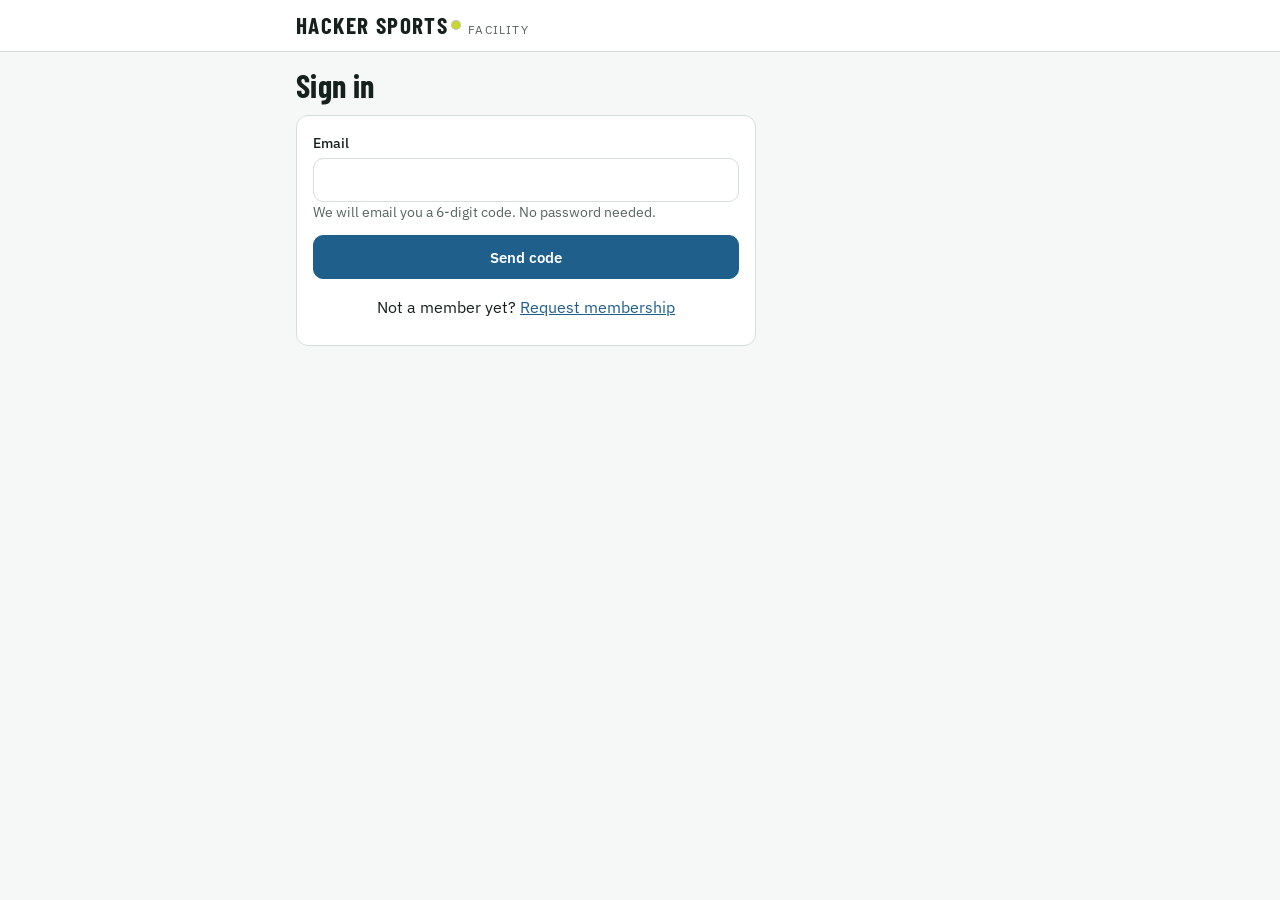
==== index.html @ b6525945 "Add files via upload" ====
<!doctype html>
<html lang="en">
<head>
  <meta charset="utf-8">
  <meta name="viewport" content="width=device-width, initial-scale=1, viewport-fit=cover">
  <title>Hacker Sports Facility</title>
  <meta name="description" content="Book courts at Hacker Sports Facility, a private members-only pickleball facility.">
  <meta name="theme-color" content="#1f5f8b">
  <link rel="manifest" href="manifest.webmanifest">
  <link rel="icon" type="image/svg+xml" href="icons/icon.svg">
  <link rel="apple-touch-icon" href="icons/apple-touch-icon.png">
  <meta name="apple-mobile-web-app-capable" content="yes">
  <meta name="mobile-web-app-capable" content="yes">
  <meta name="apple-mobile-web-app-title" content="Hacker Sports">
  <meta name="apple-mobile-web-app-status-bar-style" content="default">
  <link rel="preconnect" href="https://fonts.googleapis.com">
  <link rel="preconnect" href="https://fonts.gstatic.com" crossorigin>
  <link rel="stylesheet" href="https://fonts.googleapis.com/css2?family=Barlow+Condensed:wght@600;700&family=IBM+Plex+Mono:wght@400;500&family=IBM+Plex+Sans:wght@400;500;600&display=swap">
  <link rel="stylesheet" href="styles.css">
</head>
<body>
  <a class="skip" href="#view">Skip to content</a>
  <div id="app"><p class="boot">Loading…</p></div>
  <noscript><p class="boot">This app needs JavaScript turned on.</p></noscript>
  <script type="module" src="app.js"></script>
</body>
</html>
---- styles.css ----
:root {
  --bg: #f6f8f7; --surface: #ffffff; --fg: #16201d; --muted: #56645f; --line: #d5dedb;
  --court: #1f5f8b; --court-soft: #e3eef6; --ball: #c9d72a;
  --ok: #2c7a4b; --warn: #a8641a; --danger: #b3261e;
  --on-court: #ffffff;
  --display: "Barlow Condensed", "Arial Narrow", "Helvetica Neue", Arial, sans-serif;
  --body: "IBM Plex Sans", system-ui, -apple-system, "Segoe UI", Roboto, Helvetica, Arial, sans-serif;
  --mono: "IBM Plex Mono", ui-monospace, "SF Mono", Menlo, Consolas, monospace;
  --radius: 12px;
  --tabbar-h: 62px;
}
@media (prefers-color-scheme: dark) {
  :root {
    --bg: #0f1614; --surface: #16201d; --fg: #e4ece9; --muted: #9aaba5; --line: #2a3733;
    --court: #6fb0de; --court-soft: #1a2c38; --ball: #d4e04a;
    --ok: #6cc893; --warn: #e3a35a; --danger: #ff8a80;
    --on-court: #0f1614;
  }
}

* { box-sizing: border-box; }
html { -webkit-text-size-adjust: 100%; }
body {
  margin: 0; background: var(--bg); color: var(--fg);
  font: 400 16px/1.5 var(--body);
  -webkit-font-smoothing: antialiased;
}
body.no-scroll { overflow: hidden; }
h1, h2, h3 { font-family: var(--display); font-weight: 700; line-height: 1.1; margin: 0; letter-spacing: 0.01em; }
h1 { font-size: 2rem; margin: 8px 0 12px; }
h2 { font-size: 1.35rem; margin: 20px 0 8px; }
h3 { font-size: 1.1rem; }
.small-h { font-size: 0.95rem; text-transform: uppercase; letter-spacing: 0.06em; color: var(--muted); margin: 16px 0 6px; }
p { margin: 0 0 10px; }
a { color: var(--court); }
.mono { font-family: var(--mono); font-size: 0.92em; }
.hint { color: var(--muted); font-size: 0.875rem; }
.center { text-align: center; margin-top: 16px; }
.lede { color: var(--muted); }
.warn-text { color: var(--warn); font-weight: 500; }
.boot { padding: 24px 16px; color: var(--muted); }
.skip { position: absolute; left: -999px; top: 0; background: var(--court); color: var(--on-court); padding: 8px 12px; z-index: 100; }
.skip:focus { left: 8px; top: 8px; }

:focus-visible { outline: 3px solid var(--court); outline-offset: 2px; border-radius: 4px; }
main:focus { outline: none; }

/* ---------- app bar + tabs ---------- */
.appbar { background: var(--surface); border-bottom: 1px solid var(--line); padding-top: env(safe-area-inset-top); position: sticky; top: 0; z-index: 20; }
.appbar-inner { max-width: 720px; margin: 0 auto; padding: 8px 16px; display: flex; align-items: center; gap: 12px; flex-wrap: wrap; }
.brand { display: flex; align-items: baseline; gap: 8px; margin-right: auto; }
.wordmark { font-family: var(--display); font-weight: 700; font-size: 1.45rem; letter-spacing: 0.06em; display: inline-flex; align-items: center; gap: 4px; }
.dot { display: inline-block; width: 8px; height: 8px; border-radius: 50%; background: var(--ball); box-shadow: 0 0 0 1px rgba(0,0,0,0.25); font-style: normal; flex: none; }
.sub { font-size: 0.75rem; color: var(--muted); text-transform: uppercase; letter-spacing: 0.1em; }
.demo-badge { font: 500 0.72rem var(--body); color: var(--muted); background: var(--court-soft); border: 1px solid var(--line); border-radius: 999px; padding: 4px 10px; min-height: 28px; cursor: pointer; }
.demo-badge:disabled { cursor: default; }

.tabs { display: flex; }
.tabs[hidden], .demo-badge[hidden] { display: none; }
.tab { display: flex; flex-direction: column; align-items: center; justify-content: center; gap: 2px; flex: 1; min-height: 48px; padding: 6px 4px; color: var(--muted); text-decoration: none; font-size: 0.72rem; font-weight: 500; }
.tab.active { color: var(--court); }
.tab.active .ico { position: relative; }
.tab.active span:last-child { font-weight: 600; }
.ico { display: inline-flex; line-height: 0; }

@media (max-width: 767px) {
  .tabs {
    position: fixed; left: 0; right: 0; bottom: 0; z-index: 30;
    background: var(--surface); border-top: 1px solid var(--line);
    padding: 0 env(safe-area-inset-right) env(safe-area-inset-bottom) env(safe-area-inset-left);
    min-height: var(--tabbar-h);
  }
  main { padding-bottom: calc(var(--tabbar-h) + env(safe-area-inset-bottom) + 24px) !important; }
}
@media (min-width: 768px) {
  .tabs { gap: 4px; }
  .tab { flex-direction: row; gap: 6px; font-size: 0.9rem; padding: 6px 12px; border-radius: 8px; flex: none; }
  .tab.active { background: var(--court-soft); }
}

main { max-width: 720px; margin: 0 auto; padding: 8px 16px 40px; padding-left: max(16px, env(safe-area-inset-left)); padding-right: max(16px, env(safe-area-inset-right)); }

/* ---------- controls ---------- */
.btn {
  display: inline-flex; align-items: center; justify-content: center; gap: 6px;
  min-height: 44px; padding: 8px 18px; border-radius: 10px; border: 1px solid var(--line);
  background: var(--surface); color: var(--fg); font: 600 0.95rem var(--body); text-decoration: none; cursor: pointer;
}
.btn.primary { background: var(--court); border-color: var(--court); color: var(--on-court); }
.btn.danger { background: var(--danger); border-color: var(--danger); color: var(--on-court); }
.btn.danger-ghost { color: var(--danger); border-color: var(--danger); background: transparent; }
.btn.ghost { background: transparent; border-style: dashed; color: var(--court); }
.btn.block { width: 100%; }
.btn:disabled { opacity: 0.5; cursor: not-allowed; }
.btn[aria-busy="true"] { cursor: progress; }
.btn-row { display: flex; gap: 8px; flex-wrap: wrap; margin-top: 8px; }
.link { background: none; border: 0; padding: 10px 4px; min-height: 44px; color: var(--court); font: 500 0.9rem var(--body); text-decoration: underline; cursor: pointer; }
.row-links { display: flex; justify-content: space-between; flex-wrap: wrap; margin-top: 8px; }
.icon-btn { display: inline-flex; align-items: center; justify-content: center; width: 44px; height: 44px; border-radius: 10px; border: 0; background: transparent; color: var(--fg); cursor: pointer; }
.icon-btn.small { width: 36px; height: 36px; margin-left: auto; color: var(--muted); }

.field { margin-bottom: 12px; }
.field label { display: block; font-weight: 500; font-size: 0.9rem; margin-bottom: 4px; }
input[type=text], input[type=email], input[type=tel], select, textarea {
  width: 100%; min-height: 44px; padding: 8px 12px; font: 400 1rem var(--body); color: var(--fg);
  background: var(--surface); border: 1px solid var(--line); border-radius: 10px; -webkit-appearance: none; appearance: none;
}
select { background-image: linear-gradient(45deg, transparent 50%, var(--muted) 50%), linear-gradient(135deg, var(--muted) 50%, transparent 50%); background-position: calc(100% - 18px) 50%, calc(100% - 13px) 50%; background-size: 5px 5px; background-repeat: no-repeat; padding-right: 34px; }
.code-input { font-family: var(--mono); font-size: 1.6rem; letter-spacing: 0.5em; text-align: center; }
.grid2 { display: grid; grid-template-columns: 1fr 1fr; gap: 10px; }
@media (max-width: 380px) { .grid2 { grid-template-columns: 1fr; } }

.card { background: var(--surface); border: 1px solid var(--line); border-radius: var(--radius); padding: 16px; margin-bottom: 12px; }
.card.narrow { max-width: 460px; }
.card h2:first-child, .card h3:first-child { margin-top: 0; }

.banner { display: flex; gap: 8px; align-items: flex-start; padding: 10px 12px; border-radius: 10px; margin: 8px 0 12px; font-size: 0.92rem; border: 1px solid; }
.banner { background: var(--surface); }
.banner.error { color: var(--danger); border-color: var(--danger); background: color-mix(in srgb, var(--danger) 8%, var(--surface)); }
.banner.info { color: var(--ok); border-color: var(--ok); background: color-mix(in srgb, var(--ok) 8%, var(--surface)); }
.banner .ico { margin-top: 2px; }

.pill { display: inline-block; font: 600 0.75rem var(--body); padding: 2px 10px; border-radius: 999px; border: 1px solid currentColor; white-space: nowrap; }
.pill.ok { color: var(--ok); } .pill.warn { color: var(--warn); } .pill.danger { color: var(--danger); } .pill.muted { color: var(--muted); }
.tag { font: 500 0.7rem var(--body); color: var(--muted); border: 1px solid var(--line); border-radius: 6px; padding: 1px 6px; margin-left: 6px; }
.tag.warn { color: var(--warn); border-color: var(--warn); }

.skeletons { display: grid; gap: 10px; margin-top: 8px; }
.skeleton { height: 44px; border-radius: 10px; background: linear-gradient(90deg, var(--line), var(--court-soft), var(--line)); background-size: 200% 100%; animation: sk 1.4s linear infinite; }
.skeleton.tall { height: 96px; }
@keyframes sk { to { background-position: -200% 0; } }

.empty { color: var(--muted); padding: 16px 0; }

/* ---------- day picker + grid ---------- */
.usage { color: var(--muted); font-size: 0.9rem; margin: 0 0 8px; }
.daypicker-wrap { margin: 0 -16px; }
.daypicker { display: flex; gap: 8px; overflow-x: auto; padding: 4px 16px 10px; -webkit-overflow-scrolling: touch; scroll-snap-type: x proximity; }
.daybtn { flex: none; scroll-snap-align: start; min-width: 76px; min-height: 56px; display: flex; flex-direction: column; align-items: center; justify-content: center; border-radius: 10px; border: 1px solid var(--line); background: var(--surface); color: var(--fg); cursor: pointer; padding: 4px 10px; }
.daybtn .dn { font: 700 1.1rem var(--display); text-transform: uppercase; letter-spacing: 0.04em; line-height: 1.1; }
.daybtn .dd { font-size: 0.75rem; color: var(--muted); }
.daybtn.on { background: var(--court); border-color: var(--court); color: var(--on-court); }
.daybtn.on .dd { color: var(--on-court); opacity: 0.85; }
.day-title { margin-top: 8px; }

.slotgrid { display: grid; gap: 6px; }
.srow { display: grid; grid-template-columns: 76px repeat(3, 1fr); gap: 6px; align-items: stretch; }
.shead { font: 600 0.8rem var(--body); color: var(--muted); text-transform: uppercase; letter-spacing: 0.05em; }
.shead .ccol { text-align: center; font-family: var(--display); font-size: 0.95rem; }
.tcol { font-size: 0.78rem; display: flex; align-items: center; line-height: 1.2; }
.cell {
  display: flex; align-items: center; justify-content: center; gap: 5px; min-height: 48px; padding: 4px;
  border-radius: 10px; border: 1.5px solid var(--line); font: 500 0.82rem var(--body); text-decoration: none; text-align: center;
  background: var(--surface); color: var(--fg);
}
.cell.open { border-color: var(--court); color: var(--court); cursor: pointer; font-weight: 600; }
.cell.open:active { background: var(--court-soft); }
.cell.busy, .swatch.busy { background: repeating-linear-gradient(135deg, var(--surface) 0 5px, var(--line) 5px 7px); color: var(--muted); border-color: var(--line); }
.cell.mine, .swatch.mine { background: var(--court-soft); border: 2px solid var(--court); color: var(--fg); font-weight: 600; }
.cell.past, .swatch.past { border-style: dashed; color: var(--muted); background: transparent; opacity: 0.75; }
.legend { list-style: none; display: flex; flex-wrap: wrap; gap: 6px 16px; padding: 0; margin: 12px 0 0; font-size: 0.8rem; color: var(--muted); }
.legend li { display: flex; align-items: center; gap: 6px; }
.swatch { width: 18px; height: 18px; border-radius: 5px; border: 1.5px solid var(--line); display: inline-block; }
.swatch.open { border-color: var(--court); }
.swatch.past { opacity: 1; }

/* ---------- sheet ---------- */
.overlay { position: fixed; inset: 0; z-index: 50; background: rgba(8, 14, 12, 0.55); display: flex; align-items: flex-end; justify-content: center; }
.sheet { background: var(--surface); width: 100%; max-width: 560px; max-height: 92vh; max-height: 92dvh; overflow-y: auto; border-radius: 18px 18px 0 0; padding-bottom: env(safe-area-inset-bottom); animation: up 0.2s ease-out; outline: none; }
@keyframes up { from { transform: translateY(24px); opacity: 0; } to { transform: none; opacity: 1; } }
@media (min-width: 768px) { .overlay { align-items: center; } .sheet { border-radius: 18px; } }
.sheet-head { display: flex; align-items: center; justify-content: space-between; padding: 8px 8px 0 16px; position: sticky; top: 0; background: var(--surface); z-index: 1; }
.sheet-head h2 { margin: 0; }
.sheet-body { padding: 4px 16px 20px; }
.summary { display: flex; flex-direction: column; gap: 2px; background: var(--court-soft); border-radius: 10px; padding: 10px 12px; margin-bottom: 8px; }
.players { list-style: none; padding: 0; margin: 0 0 8px; }
.players li { display: flex; align-items: center; justify-content: space-between; gap: 8px; min-height: 40px; border-bottom: 1px solid var(--line); }
.players li:last-child { border-bottom: 0; }
.players.detail li { min-height: 34px; font-size: 0.92rem; }
.pname { flex: 1; }
.share { color: var(--muted); font-size: 0.82rem; white-space: nowrap; }
.count { font-size: 0.85rem; color: var(--muted); margin-bottom: 4px; }
.chips { display: flex; flex-wrap: wrap; gap: 8px; margin-bottom: 8px; }
.chip { display: inline-flex; align-items: center; gap: 4px; min-height: 44px; padding: 6px 14px; border-radius: 999px; border: 1px solid var(--court); background: var(--surface); color: var(--court); font: 500 0.9rem var(--body); cursor: pointer; }
.chip:disabled { opacity: 0.45; cursor: not-allowed; }
.guest-form { border: 1px dashed var(--line); border-radius: 10px; padding: 12px; margin: 8px 0; }
.paymode { border: 0; padding: 0; margin: 14px 0 6px; }
.paymode legend { font-weight: 500; font-size: 0.9rem; padding: 0; margin-bottom: 4px; }
.segs { display: flex; gap: 6px; }
.paymode .segs { flex-direction: column; }
.seg { display: flex; align-items: center; gap: 10px; min-height: 48px; padding: 8px 12px; border: 1px solid var(--line); border-radius: 10px; cursor: pointer; }
.seg:has(input:checked) { border-color: var(--court); background: var(--court-soft); }
.seg input { width: 20px; height: 20px; accent-color: var(--court); margin: 0; }
.price { background: var(--bg); border-radius: 10px; padding: 10px 12px; margin-bottom: 6px; }
.price p { margin: 0; }
.done { text-align: center; padding: 16px 0 4px; }
.done-mark { width: 56px; height: 56px; margin: 0 auto 10px; border-radius: 50%; background: var(--ok); color: var(--on-court); display: flex; align-items: center; justify-content: center; }
.done-msg { font: 700 1.4rem var(--display); }
.done .btn-row { justify-content: center; }

/* ---------- bookings / owner ---------- */
.toggle { margin: 4px 0 12px; }
.seg-btn { flex: 1; min-height: 44px; border: 1px solid var(--line); background: var(--surface); color: var(--fg); font: 600 0.9rem var(--body); border-radius: 10px; cursor: pointer; }
.seg-btn.on { background: var(--court); border-color: var(--court); color: var(--on-court); }
.bk-head { display: flex; justify-content: space-between; align-items: flex-start; gap: 8px; margin-bottom: 8px; }
.bk-head h2, .bk-head h3 { margin: 0; }
.bk-head p { margin: 2px 0 0; }
.confirm { width: 100%; background: var(--bg); border: 1px solid var(--line); border-radius: 10px; padding: 12px; }
.confirm p { margin-bottom: 6px; }
.stats { display: grid; grid-template-columns: repeat(3, 1fr); gap: 8px; margin-bottom: 8px; }
.stat { background: var(--surface); border: 1px solid var(--line); border-radius: var(--radius); padding: 10px; display: flex; flex-direction: column; gap: 2px; }
.stat strong { font-size: 1.5rem; font-weight: 500; }
.stat span { font-size: 0.75rem; color: var(--muted); line-height: 1.2; }
.agenda { list-style: none; padding: 0; margin: 0; }
.agenda li { display: flex; flex-direction: column; padding: 8px 0; border-bottom: 1px solid var(--line); font-size: 0.92rem; }
.agenda .mono { font-size: 0.82rem; color: var(--muted); }
.thanks { text-align: center; padding: 8px 0; }
.demo-hint { margin-top: 12px; }

@media (prefers-reduced-motion: reduce) {
  *, *::before, *::after { animation: none !important; transition: none !important; scroll-behavior: auto !important; }
}
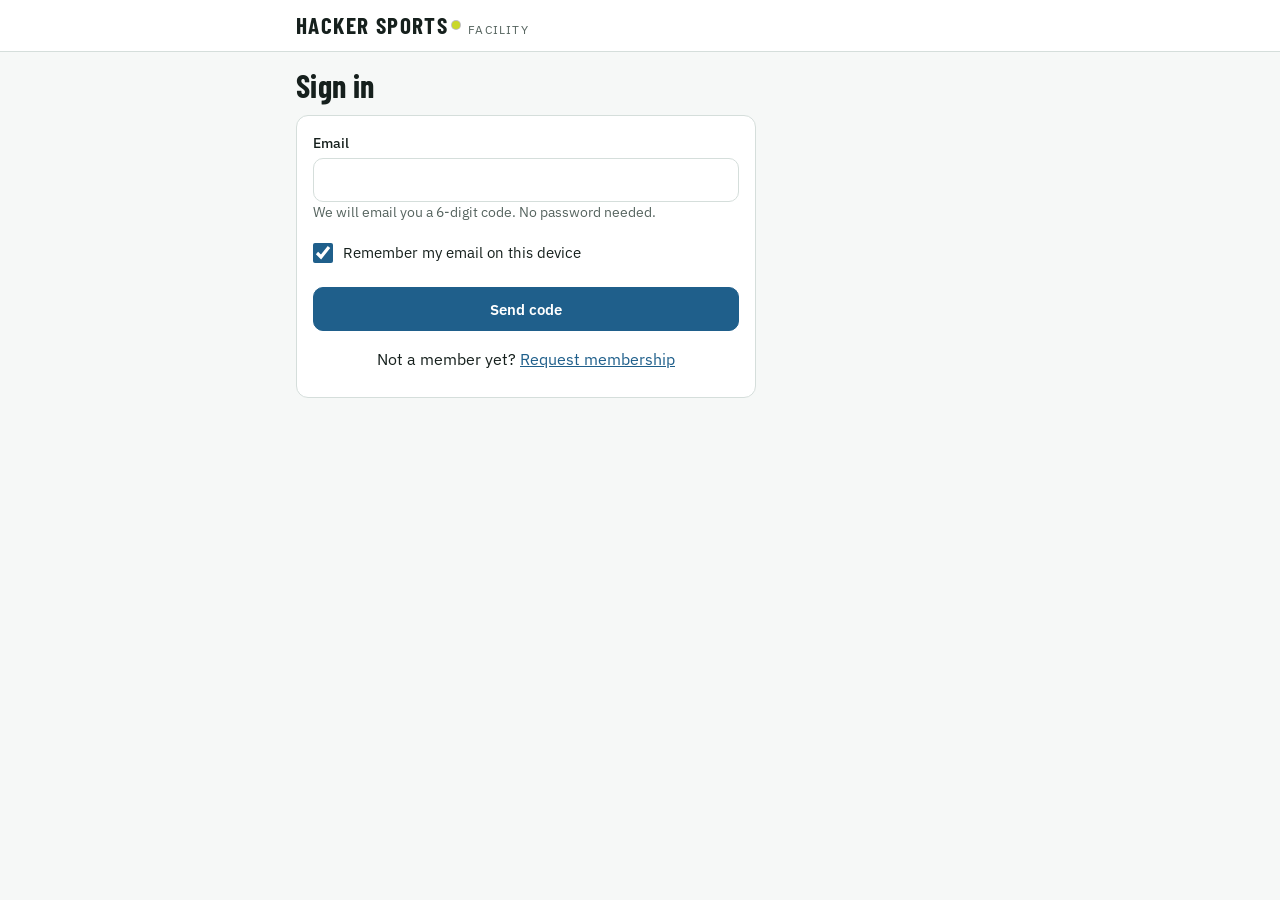
==== commit 3716bac1: "Release 2: faster startup, Family role, golf simulator, multi-session booking, week navigation" ====
--- a/index.html
+++ b/index.html
@@ -17,6 +17,16 @@
   <link rel="preconnect" href="https://fonts.gstatic.com" crossorigin>
   <link rel="stylesheet" href="https://fonts.googleapis.com/css2?family=Barlow+Condensed:wght@600;700&family=IBM+Plex+Mono:wght@400;500&family=IBM+Plex+Sans:wght@400;500;600&display=swap">
   <link rel="stylesheet" href="styles.css">
+  <link rel="modulepreload" href="app.js">
+  <link rel="modulepreload" href="api.js">
+  <link rel="modulepreload" href="config.js">
+  <link rel="modulepreload" href="util.js">
+  <link rel="modulepreload" href="ui.js">
+  <link rel="modulepreload" href="views/signin.js">
+  <link rel="modulepreload" href="views/book.js">
+  <link rel="modulepreload" href="views/bookings.js">
+  <link rel="modulepreload" href="views/owner.js">
+  <link rel="modulepreload" href="views/account.js">
 </head>
 <body>
   <a class="skip" href="#view">Skip to content</a>
--- a/styles.css
+++ b/styles.css
@@ -95,6 +95,8 @@
 .btn[aria-busy="true"] { cursor: progress; }
 .btn-row { display: flex; gap: 8px; flex-wrap: wrap; margin-top: 8px; }
 .link { background: none; border: 0; padding: 10px 4px; min-height: 44px; color: var(--court); font: 500 0.9rem var(--body); text-decoration: underline; cursor: pointer; }
+.check-row { display: flex; align-items: center; gap: 10px; min-height: 44px; margin: -4px 0 12px; font-size: 0.95rem; cursor: pointer; }
+.check-row input { width: 20px; height: 20px; margin: 0; flex: none; accent-color: var(--court); }
 .row-links { display: flex; justify-content: space-between; flex-wrap: wrap; margin-top: 8px; }
 .icon-btn { display: inline-flex; align-items: center; justify-content: center; width: 44px; height: 44px; border-radius: 10px; border: 0; background: transparent; color: var(--fg); cursor: pointer; }
 .icon-btn.small { width: 36px; height: 36px; margin-left: auto; color: var(--muted); }
@@ -121,7 +123,8 @@
 .banner .ico { margin-top: 2px; }
 
 .pill { display: inline-block; font: 600 0.75rem var(--body); padding: 2px 10px; border-radius: 999px; border: 1px solid currentColor; white-space: nowrap; }
-.pill.ok { color: var(--ok); } .pill.warn { color: var(--warn); } .pill.danger { color: var(--danger); } .pill.muted { color: var(--muted); }
+.pill.ok { color: var(--ok); } .pill.warn { color: var(--warn); } .pill.danger { color: var(--danger); } .pill.muted { color: var(--muted); } .pill.court { color: var(--court); }
+.pills { display: flex; flex-wrap: wrap; gap: 6px; justify-content: flex-end; }
 .tag { font: 500 0.7rem var(--body); color: var(--muted); border: 1px solid var(--line); border-radius: 6px; padding: 1px 6px; margin-left: 6px; }
 .tag.warn { color: var(--warn); border-color: var(--warn); }
 
@@ -144,7 +147,7 @@
 .day-title { margin-top: 8px; }
 
 .slotgrid { display: grid; gap: 6px; }
-.srow { display: grid; grid-template-columns: 76px repeat(3, 1fr); gap: 6px; align-items: stretch; }
+.srow { display: grid; grid-template-columns: 76px repeat(var(--cols, 3), minmax(0, 1fr)); gap: 6px; align-items: stretch; }
 .shead { font: 600 0.8rem var(--body); color: var(--muted); text-transform: uppercase; letter-spacing: 0.05em; }
 .shead .ccol { text-align: center; font-family: var(--display); font-size: 0.95rem; }
 .tcol { font-size: 0.78rem; display: flex; align-items: center; line-height: 1.2; }
@@ -163,6 +166,35 @@
 .swatch { width: 18px; height: 18px; border-radius: 5px; border: 1.5px solid var(--line); display: inline-block; }
 .swatch.open { border-color: var(--court); }
 .swatch.past { opacity: 1; }
+
+/* ---------- release 2: week nav, multi-select, selection bar ---------- */
+.ctl-row { display: flex; flex-wrap: wrap; align-items: center; gap: 8px; margin: 4px 0 8px; }
+.ctl-row .segs { flex: 1 1 180px; margin: 0; }
+.ctl-row .btn { flex: none; }
+.updating { margin: 0 0 6px; min-height: 1.4em; }
+.weeknav { display: grid; grid-template-columns: 1fr 1fr; gap: 8px; margin: 4px 0 8px; }
+.weeknav .btn { padding: 8px 6px; }
+.weekrange { margin: 0 0 8px; font-size: 0.9rem; color: var(--muted); }
+.jump { margin-bottom: 8px; }
+input[type=date] { width: 100%; min-height: 44px; padding: 8px 12px; font: 400 1rem var(--body); color: var(--fg); background: var(--surface); border: 1px solid var(--line); border-radius: 10px; -webkit-appearance: none; appearance: none; }
+.shead .ccol { display: flex; flex-direction: column; align-items: stretch; justify-content: flex-start; gap: 4px; }
+.whole { display: inline-flex; align-items: center; justify-content: center; gap: 3px; min-height: 44px; padding: 2px 4px; border-radius: 10px; border: 1px solid var(--court); background: var(--surface); color: var(--court); font: 600 0.72rem/1.15 var(--body); text-transform: none; letter-spacing: 0; cursor: pointer; }
+.whole[aria-pressed="true"] { background: var(--court); color: var(--on-court); }
+.cw { display: flex; }
+.cw .cell { flex: 1; min-width: 0; }
+.cell.selected { background: var(--court); border-color: var(--court); color: var(--on-court); }
+.cell.selected:active { background: var(--court); }
+.sel-hint { margin: 0 0 8px; min-height: 1.3em; }
+.has-selbar { padding-bottom: 84px; }
+.selbar { position: fixed; left: 0; right: 0; bottom: 0; z-index: 25; background: var(--surface); border-top: 1px solid var(--line); box-shadow: 0 -4px 14px rgba(8, 14, 12, 0.12); padding: 8px max(16px, env(safe-area-inset-right)) calc(8px + env(safe-area-inset-bottom)) max(16px, env(safe-area-inset-left)); }
+.selbar[hidden] { display: none; }
+.selbar-in { max-width: 720px; margin: 0 auto; display: flex; align-items: center; gap: 8px; }
+.selcount { font-weight: 600; margin-right: auto; }
+@media (max-width: 767px) {
+  .selbar { bottom: calc(var(--tabbar-h) + env(safe-area-inset-bottom)); padding-bottom: 8px; }
+}
+.sessions { list-style: none; padding: 0; margin: 0; display: grid; gap: 4px; }
+.sessions li { font-size: 0.95rem; }
 
 /* ---------- sheet ---------- */
 .overlay { position: fixed; inset: 0; z-index: 50; background: rgba(8, 14, 12, 0.55); display: flex; align-items: flex-end; justify-content: center; }
